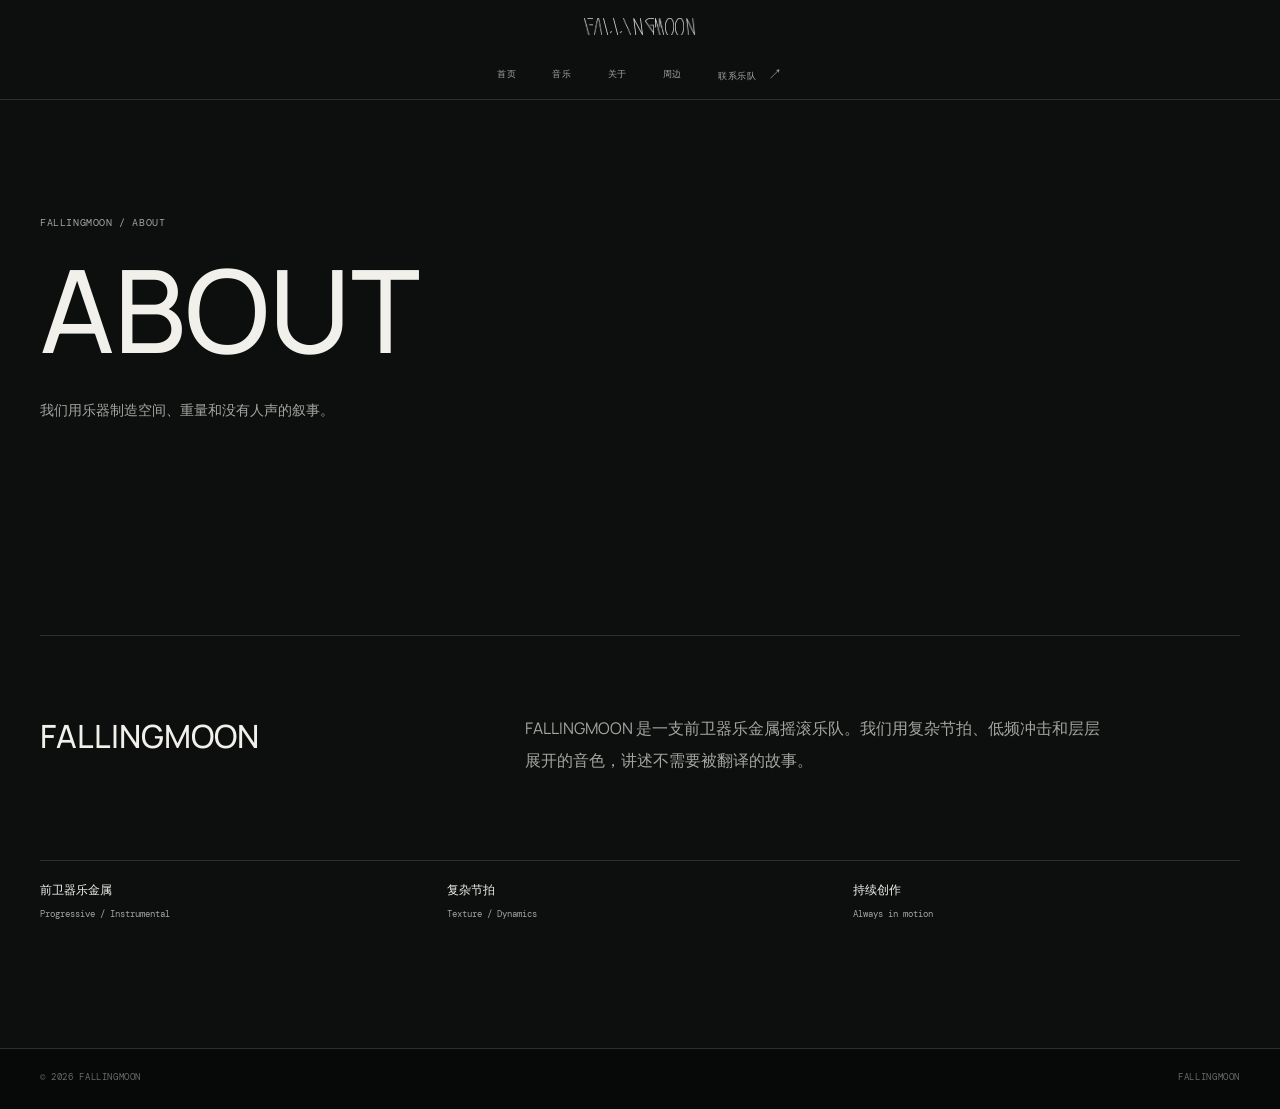
==== about.html @ 1faabf39 "Add files via upload" ====
<!doctype html>
<html lang="zh-CN">

<head>
  <meta charset="UTF-8">
  <meta name="viewport" content="width=device-width, initial-scale=1.0">
  <meta name="description" content="关于 FALLINGMOON。前卫器乐金属摇滚乐队。">
  <meta name="theme-color" content="#0d0f0f">
  <title>关于 / FALLINGMOON</title>
  <link rel="icon" type="image/png" href="img/FALLINGMOON.png">
  <link rel="stylesheet" href="styles.css">
</head>

<body class="subpage about-page">
  <header class="site-header" id="siteHeader">
    <nav class="site-nav shell" aria-label="主导航">
      <a class="brand" href="index.html" aria-label="回到首页"><span class="brand__name brand__glyph-word" data-glyph-word="FALLINGMOON" aria-label="FALLINGMOON"></span></a>
      <button class="menu-toggle" id="menuToggle" type="button" aria-label="打开导航" aria-expanded="false"><span></span><span></span></button>
      <div class="nav-panel" id="navPanel">
        <a class="nav-link" href="index.html">首页</a>
        <a class="nav-link" href="music.html">音乐</a>
        <a class="nav-link is-active" href="about.html">关于</a>
        <a class="nav-link" href="index.html#merch">周边</a>
        <a class="nav-link nav-link--contact" href="contact.html">联系乐队 <span>↗</span></a>
      </div>
    </nav>
  </header>

  <main class="subpage-main">
    <section class="subpage-hero">
      <div class="shell">
        <p class="subpage-kicker">FALLINGMOON / ABOUT</p>
        <h1 class="subpage-title">ABOUT</h1>
        <p class="subpage-copy">我们用乐器制造空间、重量和没有人声的叙事。</p>
      </div>
    </section>

    <section class="about-page-content section" id="about">
      <div class="shell">
        <div class="about-page-grid">
          <h2>FALLINGMOON</h2>
          <p>FALLINGMOON 是一支前卫器乐金属摇滚乐队。我们用复杂节拍、低频冲击和层层展开的音色，讲述不需要被翻译的故事。</p>
        </div>
        <div class="about-page-facts">
          <div><strong>前卫器乐金属</strong><span>Progressive / Instrumental</span></div>
          <div><strong>复杂节拍</strong><span>Texture / Dynamics</span></div>
          <div><strong>持续创作</strong><span>Always in motion</span></div>
        </div>
      </div>
    </section>
  </main>

  <footer class="site-footer"><div class="shell site-footer__inner"><span>© 2026 FALLINGMOON</span><span>FALLINGMOON</span></div></footer>
  <script src="script.js"></script>
</body>

</html>
---- styles.css ----
@import url('https://fonts.googleapis.com/css2?family=DM+Mono:wght@400;500&family=Manrope:wght@400;500;600;700;800&display=swap');

:root {
  --paper: #f0efeb;
  --ink: #111211;
  --soft: #62635e;
  --muted: #8e8f88;
  --line: #d5d4ce;
  --dark: #111211;
  --dark-soft: #1a1b1a;
  --dark-line: rgba(240, 239, 235, 0.18);
  --red: var(--ink);
  --shell: min(1180px, calc(100% - 88px));
  --sans: 'Manrope', 'Microsoft YaHei', 'PingFang SC', Arial, sans-serif;
  --mono: 'DM Mono', 'Microsoft YaHei', 'PingFang SC', monospace;
  --ease: cubic-bezier(0.22, 1, 0.36, 1);
}

* { box-sizing: border-box; }
html { overflow-x: hidden; scroll-behavior: smooth; font-size: 16px; }
body { margin: 0; overflow-x: hidden; color: var(--ink); background: var(--paper); font-family: var(--sans); line-height: 1.5; -webkit-font-smoothing: antialiased; }
body.nav-open { overflow: hidden; }
::selection { color: var(--paper); background: var(--red); }
a { color: inherit; text-decoration: none; }
button { font: inherit; }
img { display: block; max-width: 100%; }
.shell { width: var(--shell); margin-inline: auto; }

.brand__name, .nav-link, .header-cta, .button, .text-link, .release-feature__meta, .release-card__number, .live-row__date span, .site-footer {
  font-family: var(--mono);
  letter-spacing: 0.07em;
  text-transform: uppercase;
}

.site-header { position: relative; z-index: 20; border-bottom: 1px solid var(--line); color: var(--ink); background: var(--paper); }
.site-nav { position: relative; display: grid; grid-template-columns: 1fr auto 1fr; grid-template-rows: auto auto; align-items: center; padding-top: 22px; }
.site-nav::before { position: absolute; top: 0; left: 50%; width: 1px; height: 8px; background: var(--line); content: ''; }
.brand { grid-column: 2; display: inline-flex; align-items: center; justify-content: center; gap: 9px; width: fit-content; margin: 0 auto 18px; }
.brand__name { color: var(--ink); font-size: 0.78rem; letter-spacing: 0.17em; }
.brand__glyph-word { display: flex; align-items: center; height: 17px; gap: 1px; }
.brand__glyph-word img { width: auto; height: 100%; filter: none; opacity: 0.9; }
.nav-panel { grid-column: 1 / -1; display: flex; align-items: center; justify-content: center; gap: 42px; padding: 13px 0 15px; border-top: 1px solid var(--line); }
.nav-link { position: relative; color: var(--soft); font-size: 0.59rem; transition: color 0.25s ease; }
.nav-link:hover, .nav-link.is-active { color: var(--ink); }
.nav-link.is-active::after { position: absolute; right: 0; bottom: -16px; left: 0; height: 1px; background: var(--ink); content: ''; }
.nav-link small { display: none; }
.nav-link--contact { color: var(--red); }
.nav-link span, .header-cta span { margin-left: 6px; font-family: var(--sans); font-size: 0.9rem; }
.header-cta { position: absolute; right: 0; bottom: 16px; color: var(--soft); font-size: 0.57rem; transition: color 0.25s ease; }
.header-cta:hover { color: var(--ink); }
.menu-toggle { display: none; }

.hero { position: relative; min-height: 720px; height: min(88vh, 840px); overflow: hidden; color: var(--paper); background: var(--dark); }
.hero__image-wrap { position: absolute; z-index: 0; top: 68px; right: 0; bottom: 0; width: min(54vw, 690px); overflow: hidden; background: var(--dark-soft); }
.hero__image-wrap::after { position: absolute; inset: 0; background: rgba(17, 18, 17, 0.08); content: ''; pointer-events: none; }
.hero__image { width: 100%; height: 100%; object-fit: cover; filter: grayscale(0.3) saturate(0.75) contrast(1.06); transform: scale(1.02); transition: transform 1.2s var(--ease); }
.hero:hover .hero__image { transform: scale(1.04); }
.hero__content { position: relative; z-index: 1; display: flex; flex-direction: column; height: 100%; padding-top: 100px; padding-bottom: 45px; }
.hero__title { display: flex; flex-direction: column; gap: 0; width: 55%; margin: auto 0 43px -5px; font-size: clamp(4.8rem, 10vw, 10.2rem); line-height: 0.76; }
.hero__title .hero__glyph-row { display: flex; align-items: stretch; height: 0.76em; gap: 0; margin-left: 0 !important; color: initial; -webkit-text-stroke: 0; }
.hero__title .hero__glyph-row--outline { margin-left: 0.43em !important; opacity: 0.76; }
.hero__glyph-row img { width: auto; height: 100%; filter: invert(1); object-fit: contain; }
.hero__bottom { display: flex; align-items: flex-end; justify-content: space-between; width: 53%; gap: 25px; }
.hero__lead { margin: 0; color: rgba(240, 239, 235, 0.72); font-size: 0.87rem; line-height: 1.9; }
.hero__actions { display: flex; align-items: center; gap: 20px; }
.button { display: inline-flex; align-items: center; justify-content: center; gap: 11px; min-height: 42px; padding: 0 17px; border: 1px solid transparent; font-size: 0.58rem; transition: background 0.3s ease, color 0.3s ease, transform 0.3s var(--ease); }
.button:hover { transform: translateY(-2px); }
.button span, .text-link span { font-family: var(--sans); font-size: 0.95rem; line-height: 0; }
.button--lime { color: var(--ink); background: var(--paper); }
.button--lime:hover { color: var(--paper); background: var(--red); }
.button--dark { color: var(--paper); border-color: rgba(240, 239, 235, 0.45); background: transparent; }
.button--dark:hover { color: var(--ink); border-color: var(--paper); background: var(--paper); }
.text-link { color: rgba(240, 239, 235, 0.66); font-size: 0.58rem; transition: color 0.25s ease; }
.text-link:hover { color: var(--paper); }
.hero__stamp { display: none; }
.section { padding: 150px 0; }
.music-section, .live-section { background: var(--paper); }
.section-heading { position: relative; margin-bottom: 74px; }
.section-heading h2 { max-width: 820px; margin: 0; color: var(--ink); font-size: clamp(2.5rem, 5vw, 5rem); font-weight: 500; letter-spacing: 0; line-height: 1; }
.section-heading h2 span { color: var(--muted); font-size: 0.38em; font-weight: 400; letter-spacing: 0; }

.release-feature { display: grid; grid-template-columns: minmax(320px, 0.92fr) minmax(390px, 1.08fr); min-height: 500px; background: transparent; }
.release-feature__visual { position: relative; min-height: 500px; overflow: hidden; background: #d8d7d1; }
.release-feature__visual::after { position: absolute; inset: 0; background: rgba(17, 18, 17, 0.05); content: ''; }
.release-feature__visual img { width: 100%; height: 100%; object-fit: cover; transition: transform 1s var(--ease); }
.release-feature:hover .release-feature__visual img { transform: scale(1.03); }
.release-feature__index, .release-feature__badge { position: absolute; z-index: 1; color: var(--ink); font-family: var(--mono); font-size: 0.57rem; letter-spacing: 0.08em; }
.release-feature__index { top: 18px; left: 19px; }
.release-feature__badge { right: 19px; bottom: 18px; color: var(--paper); }
.release-feature__body { display: flex; flex-direction: column; justify-content: space-between; padding: 22px 0 10px 72px; }
.release-feature__meta { display: flex; gap: 17px; color: var(--muted); font-size: 0.57rem; }
.release-glyph-title { display: flex; align-items: stretch; height: clamp(4rem, 8.4vw, 8rem); gap: 1px; margin: 35px 0 0 -4px !important; }
.release-glyph-title img { width: auto; height: 100%; filter: none; object-fit: contain; }
.release-glyph-title--small { height: 1.35rem; margin: 8px 0 0 !important; }
.release-feature__desc { max-width: 400px; margin: 28px 0 0; color: var(--soft); font-size: 0.86rem; line-height: 1.9; }
.release-feature__rule { width: 100%; height: 1px; margin-top: auto; background: var(--line); }
.release-feature__footer { display: flex; align-items: flex-end; justify-content: space-between; gap: 20px; padding-top: 23px; }
.release-feature__footer p { margin: 7px 0 0; color: var(--soft); font-size: 0.63rem; }
.release-feature__footer .button--dark { color: var(--ink); border-color: var(--ink); }
.release-feature__footer .button--dark:hover { color: var(--paper); border-color: var(--ink); background: var(--ink); }

.release-grid { display: grid; grid-template-columns: minmax(280px, 0.7fr) minmax(260px, 0.3fr); gap: 55px; margin-top: 105px; }
.release-card__image { position: relative; aspect-ratio: 1.6; overflow: hidden; background: #dddcd6; }
.release-card__image img { width: 100%; height: 100%; object-fit: cover; filter: grayscale(0.68); transition: transform 0.9s var(--ease), filter 0.5s ease; }
.release-card:hover .release-card__image img { transform: scale(1.04); filter: grayscale(0); }
.release-card__number { position: absolute; top: 15px; left: 17px; color: var(--ink); font-size: 0.57rem; }
.release-card__play { position: absolute; right: 17px; bottom: 15px; display: grid; width: 35px; height: 35px; place-items: center; color: var(--paper); background: var(--ink); font-size: 0.95rem; transition: transform 0.3s var(--ease), background 0.3s ease; }
.release-card__play:hover { color: var(--ink); background: var(--paper); transform: rotate(45deg); }
.release-card__info { display: flex; align-items: flex-start; justify-content: space-between; padding-top: 15px; }
.release-card__info h3 { margin: 8px 0 0; color: var(--ink); font-size: 1.32rem; font-weight: 500; letter-spacing: 0; }
.release-card__arrow { color: var(--ink); font-size: 1.1rem; }
.release-note { display: flex; flex-direction: column; justify-content: space-between; padding: 12px 0 5px; border-top: 1px solid var(--line); }
.release-note__mark { color: var(--ink); font-family: Georgia, serif; font-size: 4rem; line-height: 0.6; }
.release-note p { margin: 0; color: var(--ink); font-size: 0.94rem; line-height: 1.85; }

.about-section { display: grid; grid-template-columns: minmax(400px, 0.9fr) minmax(420px, 1.1fr); align-items: stretch; padding: 0; color: var(--paper); background: var(--dark); }
.about-section__image { position: relative; min-height: 730px; overflow: hidden; }
.about-section__image::after { position: absolute; inset: 0; background: rgba(17, 18, 17, 0.2); content: ''; }
.about-section__image img { width: 100%; height: 100%; object-fit: cover; filter: grayscale(1) contrast(1.1); }
.about-section__body { display: flex; flex-direction: column; justify-content: center; padding-top: 90px; padding-bottom: 90px; }
.about-section__body h2 { max-width: 650px; margin: 0 0 30px; color: var(--paper); font-size: clamp(2.5rem, 5vw, 4.8rem); font-weight: 500; letter-spacing: 0; line-height: 1; }
.about-section__body h2 em, .contact-section h2 em { color: var(--paper); font-style: normal; }
.about-section__copy { max-width: 440px; color: rgba(240, 239, 235, 0.66); font-size: 0.85rem; line-height: 2; }
.about-section__facts { display: grid; grid-template-columns: repeat(3, 1fr); gap: 18px; max-width: 550px; margin-top: 63px; padding-top: 17px; border-top: 1px solid var(--dark-line); }
.about-section__facts strong { display: block; color: var(--paper); font-size: 0.66rem; font-weight: 400; line-height: 1.7; }

.section-heading--row { display: flex; align-items: flex-end; justify-content: space-between; }
.live-list { border-top: 1px solid var(--line); }
.live-row { display: grid; grid-template-columns: 150px 1fr 150px; align-items: center; gap: 22px; min-height: 108px; border-bottom: 1px solid var(--line); transition: padding 0.3s var(--ease), background 0.3s ease; }
.live-row:hover { padding-inline: 14px; background: #e7e6e0; }
.live-row__date { display: flex; align-items: baseline; gap: 9px; }
.live-row__date strong { color: var(--ink); font-size: 2.65rem; font-weight: 500; letter-spacing: 0; line-height: 1; }
.live-row__date span { color: var(--muted); font-size: 0.56rem; }
.live-row__place strong { display: block; color: var(--ink); font-size: 0.93rem; font-weight: 500; letter-spacing: 0; }
.live-row__place span { display: block; margin-top: 5px; color: var(--soft); font-size: 0.71rem; }
.live-row__link { justify-self: end; color: var(--ink); font-family: var(--mono); font-size: 0.6rem; }
.live-row__link span { margin-left: 6px; font-family: var(--sans); font-size: 0.95rem; }
.live-row__link:hover { color: var(--red); }
.live-row__link--muted { color: var(--muted); }

.contact-section { position: relative; min-height: 590px; overflow: hidden; color: var(--ink); background: var(--paper); }
.contact-section__orbit { display: none; }
.contact-section__inner { display: flex; flex-direction: column; justify-content: center; min-height: 590px; }
.contact-section h2 { max-width: 650px; margin: 0 0 25px; color: var(--ink); font-size: clamp(2.6rem, 5vw, 5.2rem); font-weight: 500; letter-spacing: 0; line-height: 1; }
.contact-section h2 em { color: var(--ink); }
.contact-section__copy { max-width: 360px; margin: 0; color: var(--soft); font-size: 0.84rem; line-height: 1.9; }
.contact-section__email { width: fit-content; margin-top: 38px; padding-bottom: 6px; color: var(--ink); border-bottom: 1px solid var(--ink); font-family: var(--mono); font-size: clamp(0.63rem, 1.15vw, 0.84rem); letter-spacing: 0.05em; }
.contact-section__email span { margin-left: 8px; font-family: var(--sans); font-size: 1rem; }
.contact-section__links { display: flex; gap: 22px; margin-top: 38px; }
.contact-section__links a { color: var(--soft); font-family: var(--mono); font-size: 0.58rem; transition: color 0.25s ease; }
.contact-section__links a:hover { color: var(--ink); }
.contact-section__links span { margin-left: 4px; color: var(--ink); font-family: var(--sans); font-size: 0.86rem; }

.site-footer { padding: 22px 0 25px; color: var(--muted); background: var(--dark); font-size: 0.55rem; }
.site-footer__inner { display: flex; justify-content: space-between; gap: 20px; }
.reveal, .reveal.is-visible { opacity: 1; transform: none; }

.music-section .section-heading, .music-section .release-feature, .music-section .release-grid { display: none; }
.home-overview { display: grid; grid-template-columns: 1.18fr 0.84fr 1.16fr; gap: 68px; min-height: 520px; }
.overview-heading { display: flex; align-items: flex-start; justify-content: space-between; min-height: 58px; }
.overview-heading h2 { margin: 0; color: var(--ink); font-size: clamp(2rem, 3.1vw, 3.35rem); font-weight: 500; letter-spacing: 0; line-height: 0.98; }
.overview-heading a, .overview-more { color: var(--ink); font-family: Georgia, serif; font-size: 1.2rem; font-style: italic; }
.overview-heading a span, .overview-more span { display: inline-block; margin-left: 8px; font-family: var(--sans); font-size: 0.82rem; font-style: normal; }
.overview-release__cover { display: block; width: min(100%, 300px); margin: 105px auto 0; }
.overview-release__cover img { width: 100%; aspect-ratio: 1; object-fit: cover; filter: grayscale(0.4); transition: transform 0.8s var(--ease), filter 0.5s ease; }
.overview-release__cover:hover img { filter: grayscale(0); transform: translateY(-6px); }
.overview-release__caption { display: flex; align-items: flex-end; justify-content: space-between; width: min(100%, 300px); margin: 10px auto 0; color: var(--ink); font-family: var(--mono); font-size: 0.72rem; }
.release-glyph-title--tiny { height: 1.55rem; margin: 0 !important; }
.overview-live__event { display: flex; flex-direction: column; gap: 8px; margin-top: 113px; color: var(--ink); }
.overview-live__event span, .overview-live__event small { color: var(--soft); font-family: var(--mono); font-size: 0.68rem; }
.overview-live__event strong { font-size: 1rem; font-weight: 500; }
.overview-live__event small { font-family: var(--sans); font-size: 0.78rem; }
.overview-more { display: inline-block; margin-top: 116px; font-size: 1rem; }
.overview-news ul { margin: 112px 0 0; padding: 0; list-style: none; }
.overview-news li { display: block; padding: 16px 0; border-bottom: 1px solid var(--line); color: var(--ink); font-family: var(--mono); font-size: 0.66rem; }
.overview-news li:first-child { border-top: 1px solid var(--line); }
.overview-news li a { transition: color 0.25s ease; }
.overview-news li a:hover { color: var(--red); }
.release-gallery { display: grid; grid-template-columns: 1.28fr 0.86fr; align-items: start; gap: 42px; max-width: 920px; margin-top: 110px; }
.release-gallery__item { position: relative; display: block; overflow: hidden; }
.release-gallery__item img { width: 100%; aspect-ratio: 1.12; object-fit: cover; filter: grayscale(0.52); transition: transform 0.8s var(--ease), filter 0.5s ease; }
.release-gallery__item--large img { aspect-ratio: 1.48; }
.release-gallery__item:hover img { filter: grayscale(0); transform: scale(1.03); }
.release-gallery__item span { display: block; margin-top: 10px; color: var(--ink); font-family: var(--mono); font-size: 0.61rem; }

@media (max-width: 980px) {
  :root { --shell: min(100% - 48px, 760px); }
  .nav-panel { gap: 25px; }
  .header-cta { display: none; }
  .hero__image-wrap { width: 55vw; }
  .hero__title { width: 55%; }
  .release-feature { grid-template-columns: 0.82fr 1.18fr; }
  .release-feature__body { padding-left: 42px; }
  .about-section { grid-template-columns: 0.84fr 1.16fr; }
  .about-section__body { padding-inline: 48px; }
}

@media (max-width: 720px) {
  :root { --shell: calc(100% - 40px); }
  .site-nav { display: flex; height: 68px; padding: 0; }
  .site-nav::before { display: none; }
  .brand { margin: 0; }
  .brand__glyph-word { height: 15px; }
  .menu-toggle { position: relative; z-index: 3; display: block; width: 38px; height: 38px; margin-left: auto; padding: 0; border: 1px solid var(--line); background: transparent; color: var(--ink); cursor: pointer; }
  .menu-toggle span { display: block; width: 14px; height: 1px; margin: 5px auto; background: currentColor; transition: transform 0.3s var(--ease); }
  .menu-toggle.is-open span:first-child { transform: translateY(3px) rotate(45deg); }
  .menu-toggle.is-open span:last-child { transform: translateY(-3px) rotate(-45deg); }
  .nav-panel { position: fixed; z-index: 2; inset: 0; display: flex; flex-direction: column; align-items: flex-start; justify-content: center; gap: 25px; padding: 40px; border: 0; background: var(--paper); transform: translateX(100%); transition: transform 0.55s var(--ease); }
  .nav-panel.is-open { transform: translateX(0); }
  .nav-link { color: var(--ink); font-family: var(--sans); font-size: 1.03rem; font-weight: 500; }
  .nav-link small { display: inline; margin-left: 7px; color: var(--red); font-family: var(--mono); font-size: 0.57rem; }
  .nav-link.is-active::after { bottom: -7px; }
  .hero { min-height: 730px; height: calc(100svh - 68px); }
  .hero__image-wrap { top: 158px; right: 20px; bottom: auto; width: calc(100% - 40px); height: 360px; }
  .hero__content { position: relative; padding-top: 43px; padding-bottom: 32px; }
  .hero__title { display: none; }
  .hero__bottom { position: absolute; right: 0; bottom: 30px; left: 0; display: block; width: 100%; }
  .hero__lead { font-size: 0.82rem; }
  .hero__actions { align-items: flex-start; flex-direction: column; gap: 16px; margin-top: 22px; }
  .section { padding: 91px 0; }
  .section-heading { margin-bottom: 47px; }
  .section-heading h2 { font-size: clamp(2.5rem, 13vw, 4.3rem); }
  .release-feature { display: block; min-height: 0; }
  .release-feature__visual { min-height: 0; aspect-ratio: 1 / 1.05; }
  .release-feature__body { min-height: 405px; padding: 28px 0 0; }
  .release-glyph-title { height: clamp(3.7rem, 20vw, 6.1rem); }
  .release-glyph-title--small { height: 1.1rem; }
  .release-feature__desc { margin-top: 21px; font-size: 0.82rem; }
  .release-feature__footer { align-items: flex-start; flex-direction: column; padding-top: 18px; }
  .release-feature__footer .button { width: 100%; }
  .release-grid { grid-template-columns: 1fr; gap: 42px; margin-top: 82px; }
  .release-card__image { aspect-ratio: 1.3; }
  .release-note { min-height: 170px; }
  .about-section { display: block; }
  .about-section__image { min-height: 420px; }
  .about-section__body { min-height: 610px; padding-top: 78px; padding-bottom: 78px; }
  .about-section__body h2 { font-size: clamp(2.5rem, 13vw, 4.3rem); }
  .about-section__facts { grid-template-columns: 1fr 1fr; gap: 25px 14px; margin-top: 50px; }
  .about-section__facts div:last-child { grid-column: 1 / -1; }
  .section-heading--row { display: block; }
  .live-row { grid-template-columns: 1fr auto; gap: 11px 18px; min-height: 148px; padding: 19px 0; }
  .live-row:hover { padding-inline: 0; background: transparent; }
  .live-row__date { grid-column: 1 / -1; }
  .live-row__date strong { font-size: 2.2rem; }
  .live-row__link { grid-column: 2; justify-self: end; }
  .contact-section, .contact-section__inner { min-height: 600px; }
  .contact-section__inner { padding-top: 82px; padding-bottom: 82px; }
  .contact-section h2 { font-size: clamp(2.7rem, 14vw, 4.5rem); }
  .contact-section__email { margin-top: 34px; font-size: 0.62rem; }
  .contact-section__links { flex-wrap: wrap; gap: 15px 18px; margin-top: 35px; }
  .site-footer__inner { flex-direction: column; gap: 8px; }

  .home-overview { grid-template-columns: 1fr; gap: 80px; min-height: 0; }
  .overview-heading { min-height: 46px; }
  .overview-release__cover { margin-top: 46px; }
  .overview-live__event { margin-top: 50px; }
  .overview-more { margin-top: 44px; }
  .overview-news ul { margin-top: 44px; }
  .release-gallery { grid-template-columns: 1fr; gap: 42px; max-width: none; margin-top: 90px; }
}

:root {
  --paper: #0d0f0f;
  --ink: #f1f0eb;
  --soft: #a3a59f;
  --muted: #676b66;
  --line: #2b302d;
  --dark: #070808;
  --dark-soft: #151817;
  --dark-line: rgba(241, 240, 235, 0.18);
}

body { color: var(--ink); background: var(--paper); }
::selection { color: var(--paper); background: var(--ink); }
.site-header { color: var(--ink); border-color: var(--line); background: var(--paper); }
.brand__name, .nav-link { color: var(--ink); }
.brand__glyph-word img, .hero__glyph-row img { filter: invert(1); }
.nav-link { color: var(--soft); }
.nav-link:hover, .nav-link.is-active, .nav-link--contact { color: var(--ink); }
.nav-link.is-active::after { background: var(--ink); }
.hero { color: var(--ink); background: var(--paper); }
.hero__image-wrap { border: 1px solid var(--line); background: #050606; }
.hero__image { filter: none; }
.hero__title { color: var(--ink); }
.hero__title .hero__glyph-row--outline { opacity: 0.55; }
.hero__lead, .text-link { color: var(--soft); }
.text-link:hover { color: var(--ink); }
.button--dark { color: var(--paper); border-color: var(--ink); background: var(--ink); }
.button--dark:hover { color: var(--ink); border-color: var(--ink); background: transparent; }
.section, .music-section, .live-section { color: var(--ink); background: var(--paper); }
.overview-heading h2, .section-heading h2 { color: var(--ink); }
.overview-heading a, .overview-more, .section-link { color: var(--ink); }
.overview-news li { border-color: var(--line); color: var(--ink); }
.overview-news li a:hover { color: var(--soft); }
.home-overview { grid-template-columns: minmax(0, 1.28fr) minmax(260px, 0.72fr); gap: 76px; min-height: 0; }
.overview-release .release-gallery { grid-template-columns: repeat(2, minmax(0, 1fr)); gap: 24px; max-width: none; margin: 66px 0 0; }
.release-gallery__item { overflow: visible; }
.release-gallery__item img { aspect-ratio: 1; filter: grayscale(0.2); border: 1px solid var(--line); }
.release-gallery__item:hover img { filter: grayscale(0); transform: translateY(-4px); }
.release-gallery__item span { color: var(--ink); }
.overview-news ul { margin-top: 66px; }

.video-section { border-top: 1px solid var(--line); background: var(--dark-soft); }
.video-section .section-heading { align-items: baseline; }
.section-link { font-family: var(--mono); font-size: 0.62rem; letter-spacing: 0.05em; }
.video-frame { width: min(100%, 1000px); margin-top: 40px; aspect-ratio: 16 / 9; overflow: hidden; border: 1px solid var(--line); background: #000; }
.video-frame iframe { width: 100%; height: 100%; border: 0; }

.merch-section { background: var(--dark); }
.merch-grid { display: grid; grid-template-columns: repeat(2, minmax(0, 1fr)); gap: 24px; margin-top: 42px; }
.merch-card { display: block; color: var(--ink); }
.merch-card img { width: 100%; aspect-ratio: 1.5; object-fit: cover; border: 1px solid var(--line); filter: grayscale(0.35) brightness(0.78); transition: filter 0.4s ease, transform 0.6s var(--ease); }
.merch-card:hover img { filter: grayscale(0) brightness(0.95); transform: translateY(-4px); }
.merch-card span { display: block; margin-top: 12px; color: var(--ink); font-family: var(--mono); font-size: 0.62rem; }
.site-footer { color: var(--muted); border-top: 1px solid var(--line); background: var(--dark); }

.subpage-main { min-height: calc(100vh - 118px); background: var(--paper); }
.subpage-hero { padding: 116px 0 84px; border-bottom: 1px solid var(--line); }
.subpage-kicker { margin: 0 0 28px; color: var(--soft); font-family: var(--mono); font-size: 0.62rem; letter-spacing: 0.06em; }
.subpage-title { margin: 0; color: var(--ink); font-size: clamp(3.8rem, 9vw, 9rem); font-weight: 500; letter-spacing: 0; line-height: 0.9; }
.subpage-copy { max-width: 480px; margin: 34px 0 0; color: var(--soft); font-size: 0.9rem; line-height: 2; }
.music-archive { padding-top: 96px; padding-bottom: 130px; }
.music-archive-grid { display: grid; grid-template-columns: repeat(3, minmax(0, 1fr)); gap: 28px; }
.music-archive-card { display: block; color: var(--ink); }
.music-archive-card img { width: 100%; aspect-ratio: 1; object-fit: cover; border: 1px solid var(--line); filter: grayscale(0.2); transition: filter 0.4s ease, transform 0.6s var(--ease); }
.music-archive-card:hover img { filter: grayscale(0); transform: translateY(-5px); }
.music-archive-card__name { display: flex; align-items: center; justify-content: space-between; gap: 12px; margin-top: 14px; }
.music-archive-card__name span { color: var(--soft); font-family: var(--mono); font-size: 0.62rem; }
.music-archive-card__glyph { display: flex; align-items: stretch; height: 1.55rem; gap: 1px; }
.music-archive-card__glyph img { width: auto; height: 100%; border: 0; filter: invert(1); }

.about-page .subpage-hero { border-bottom: 0; }
.about-page-content { padding-bottom: 130px; }
.about-page-grid { display: grid; grid-template-columns: 0.7fr 1.3fr; gap: 100px; padding-top: 76px; border-top: 1px solid var(--line); }
.about-page-grid h2 { margin: 0; color: var(--ink); font-size: 2rem; font-weight: 500; }
.about-page-grid p { max-width: 580px; margin: 0; color: var(--soft); font-size: 1rem; line-height: 2; }
.about-page-facts { display: grid; grid-template-columns: repeat(3, 1fr); gap: 20px; margin-top: 84px; padding-top: 20px; border-top: 1px solid var(--line); }
.about-page-facts strong { display: block; color: var(--ink); font-size: 0.78rem; font-weight: 500; }
.about-page-facts span { display: block; margin-top: 8px; color: var(--soft); font-family: var(--mono); font-size: 0.58rem; }

.contact-page { padding-bottom: 130px; }
.contact-form-wrap { display: grid; grid-template-columns: 0.65fr 1.35fr; gap: 100px; padding-top: 76px; border-top: 1px solid var(--line); }
.contact-form-note h2 { margin: 0; color: var(--ink); font-size: 2rem; font-weight: 500; }
.contact-form-note p { max-width: 260px; margin: 26px 0 0; color: var(--soft); font-size: 0.85rem; line-height: 1.9; }
.contact-form-note a { display: inline-block; margin-top: 28px; color: var(--ink); font-family: var(--mono); font-size: 0.62rem; }
.contact-form { display: grid; gap: 28px; }
.form-field { display: grid; gap: 9px; }
.form-field label { color: var(--soft); font-family: var(--mono); font-size: 0.59rem; letter-spacing: 0.05em; }
.form-field input, .form-field textarea { width: 100%; padding: 11px 0; color: var(--ink); border: 0; border-bottom: 1px solid var(--line); outline: 0; background: transparent; font: inherit; }
.form-field input:focus, .form-field textarea:focus { border-color: var(--ink); }
.form-field textarea { min-height: 130px; resize: vertical; }
.form-submit { width: fit-content; padding: 13px 18px; color: var(--paper); border: 1px solid var(--ink); background: var(--ink); font-family: var(--mono); font-size: 0.62rem; cursor: pointer; }
.form-submit:hover { color: var(--ink); background: transparent; }
.form-submit:disabled { cursor: wait; opacity: 0.5; }
.form-status { min-height: 1.5em; margin: 0; color: var(--soft); font-size: 0.78rem; }

@media (max-width: 720px) {
  .hero { color: var(--ink); background: var(--paper); }
  .hero__image-wrap { border-color: var(--line); }
  .home-overview { grid-template-columns: 1fr; gap: 70px; }
  .overview-release .release-gallery { grid-template-columns: 1fr; gap: 32px; margin-top: 44px; }
  .overview-news ul { margin-top: 30px; }
  .video-section, .merch-section { padding-top: 88px; padding-bottom: 88px; }
  .video-section .section-heading { display: flex; align-items: baseline; justify-content: space-between; gap: 18px; }
  .video-frame { margin-top: 28px; }
  .merch-grid { grid-template-columns: 1fr; gap: 34px; }
  .subpage-hero { padding: 82px 0 66px; }
  .subpage-title { font-size: clamp(3.6rem, 17vw, 6.2rem); }
  .music-archive { padding-top: 68px; padding-bottom: 92px; }
  .music-archive-grid { grid-template-columns: 1fr; gap: 48px; }
  .about-page-content { padding-bottom: 92px; }
  .about-page-grid, .contact-form-wrap { grid-template-columns: 1fr; gap: 52px; padding-top: 52px; }
  .about-page-facts { grid-template-columns: 1fr; gap: 26px; margin-top: 58px; }
  .contact-page { padding-bottom: 92px; }
}

@media (prefers-reduced-motion: reduce) {
  *, *::before, *::after { scroll-behavior: auto !important; animation-duration: 0.01ms !important; animation-iteration-count: 1 !important; transition-duration: 0.01ms !important; }
}

:root {
  --paper: #0d0f0f;
  --ink: #f1f0eb;
  --soft: #a3a59f;
  --muted: #676b66;
  --line: #2b302d;
  --dark: #070808;
  --dark-line: rgba(241, 240, 235, 0.18);
  --shell: min(1200px, calc(100% - 72px));
}

.site-nav::before { display: none; }
.site-nav { padding-top: 18px; }
.brand { margin-bottom: 16px; }
.nav-panel { gap: 36px; padding: 12px 0 14px; border-top: 0; }
.nav-link.is-active::after { bottom: -15px; }
.nav-link--contact { color: var(--soft); }

.hero {
  min-height: 600px;
  height: clamp(600px, calc(100svh - 112px), 780px);
  color: var(--ink);
  background: var(--paper);
}
.hero__image-wrap {
  top: 62px;
  right: max(0px, calc((100vw - 1200px) / 2));
  bottom: 46px;
  width: min(32vw, 420px);
  background: var(--dark);
}
.hero__image-wrap::after { display: none; }
.hero__image {
  object-fit: contain;
  filter: none;
  transform: none;
}
.hero:hover .hero__image { transform: none; }
.hero__content { padding-top: 72px; padding-bottom: 54px; }
.hero__title {
  width: 58%;
  margin: auto 0 38px;
  color: var(--ink);
  font-size: clamp(4.6rem, 9vw, 9.2rem);
}
.hero__title .hero__glyph-row--outline { opacity: 0.62; }
.brand__glyph-word img, .hero__glyph-row img { filter: invert(1); }
.hero__bottom { width: 48%; }
.hero__lead { color: var(--soft); font-size: 0.82rem; line-height: 1.8; }
.hero__actions { gap: 18px; }
.button--dark { color: var(--paper); border-color: var(--ink); background: var(--ink); }
.button--dark:hover { color: var(--ink); border-color: var(--ink); background: transparent; }
.text-link { color: var(--soft); }
.text-link:hover { color: var(--ink); }

.section { padding: 126px 0; }
.home-overview { gap: 54px; min-height: 430px; }
.overview-heading { min-height: 48px; }
.overview-heading h2 { font-size: clamp(1.95rem, 3vw, 3.15rem); font-weight: 500; }
.overview-release__cover { margin-top: 76px; }
.overview-live__event { margin-top: 84px; }
.overview-more { margin-top: 91px; }
.overview-news ul { margin-top: 78px; }
.release-gallery { gap: 36px; max-width: 860px; margin-top: 92px; }
.release-gallery__item img { filter: grayscale(0.28); }

.about-section {
  display: block;
  padding: 0;
  color: var(--ink);
  background: var(--dark-soft);
}
.about-section__body {
  display: grid;
  grid-template-columns: minmax(220px, 0.62fr) minmax(420px, 1.38fr);
  align-items: stretch;
  gap: 90px;
  min-height: 500px;
  padding-top: 108px;
  padding-bottom: 108px;
}
.about-section__intro { align-self: start; }
.about-section__body h2 {
  margin: 0;
  color: var(--ink);
  font-size: clamp(2.5rem, 5vw, 5rem);
}
.about-section__copy {
  max-width: 500px;
  margin: 0;
  color: var(--soft);
  font-size: 0.9rem;
  line-height: 2;
}
.about-section__intro .about-section__copy { margin-top: 42px; }
.about-section__facts {
  align-self: end;
  grid-template-columns: repeat(3, 1fr);
  max-width: none;
  margin: 0;
  padding-top: 20px;
  border-top: 1px solid var(--dark-line);
}
.about-section__facts strong { color: var(--ink); font-size: 0.76rem; }
.about-section__facts span { display: block; margin-top: 7px; color: var(--soft); font-family: var(--mono); font-size: 0.58rem; }

.section-heading { margin-bottom: 56px; }
.live-row { min-height: 98px; transition: background 0.25s ease; }
.live-row:hover { padding-inline: 0; background: var(--dark-soft); }
.live-row__link:hover { color: var(--ink); }
.contact-section { min-height: 470px; border-top: 1px solid var(--line); }
.contact-section__inner { min-height: 470px; }
.contact-section h2 { font-size: clamp(2.7rem, 5vw, 5.2rem); }
.contact-section__copy { max-width: 410px; }
.contact-section__links { margin-top: 30px; }

@media (max-width: 720px) {
  :root { --shell: calc(100% - 40px); }
  .site-nav { height: 68px; padding: 0; }
  .brand { margin: 0; }
  .brand__glyph-word { height: 15px; }
  .hero {
    display: flex;
    flex-direction: column;
    min-height: 0;
    height: auto;
    overflow: visible;
    padding: 0 20px 48px;
  }
  .hero__content {
    order: 1;
    width: 100%;
    height: auto;
    padding: 44px 0 0;
  }
  .hero__title {
    display: flex;
    width: 100%;
    margin: 0;
    font-size: clamp(3.6rem, 16vw, 5.4rem);
  }
  .hero__bottom {
    position: static;
    right: auto;
    bottom: auto;
    left: auto;
    display: block;
    width: 100%;
    margin-top: 34px;
  }
  .hero__actions { align-items: flex-start; flex-direction: row; flex-wrap: wrap; gap: 14px 18px; margin-top: 24px; }
  .hero__image-wrap {
    position: relative;
    order: 2;
    top: auto;
    right: auto;
    bottom: auto;
    width: 100%;
    height: 310px;
    margin-top: 48px;
  }
  .section { padding: 88px 0; }
  .home-overview { grid-template-columns: 1fr; gap: 68px; min-height: 0; }
  .overview-release__cover { width: min(100%, 290px); margin-top: 42px; }
  .overview-live__event { margin-top: 38px; }
  .overview-more { margin-top: 33px; }
  .overview-news ul { margin-top: 32px; }
  .release-gallery { grid-template-columns: 1fr; gap: 42px; margin-top: 76px; }
  .about-section__body {
    display: block;
    min-height: 0;
    padding-top: 88px;
    padding-bottom: 88px;
  }
  .about-section__intro .about-section__copy { margin-top: 32px; }
  .about-section__facts { grid-template-columns: 1fr; gap: 26px; margin-top: 68px; }
  .live-row { grid-template-columns: 1fr auto; min-height: 142px; }
  .live-row__date { grid-column: 1 / -1; }
  .live-row__link { grid-column: 2; }
  .contact-section, .contact-section__inner { min-height: 470px; }
  .contact-section__inner { padding-top: 88px; padding-bottom: 88px; }
  .site-footer__inner { flex-direction: column; gap: 8px; }
}
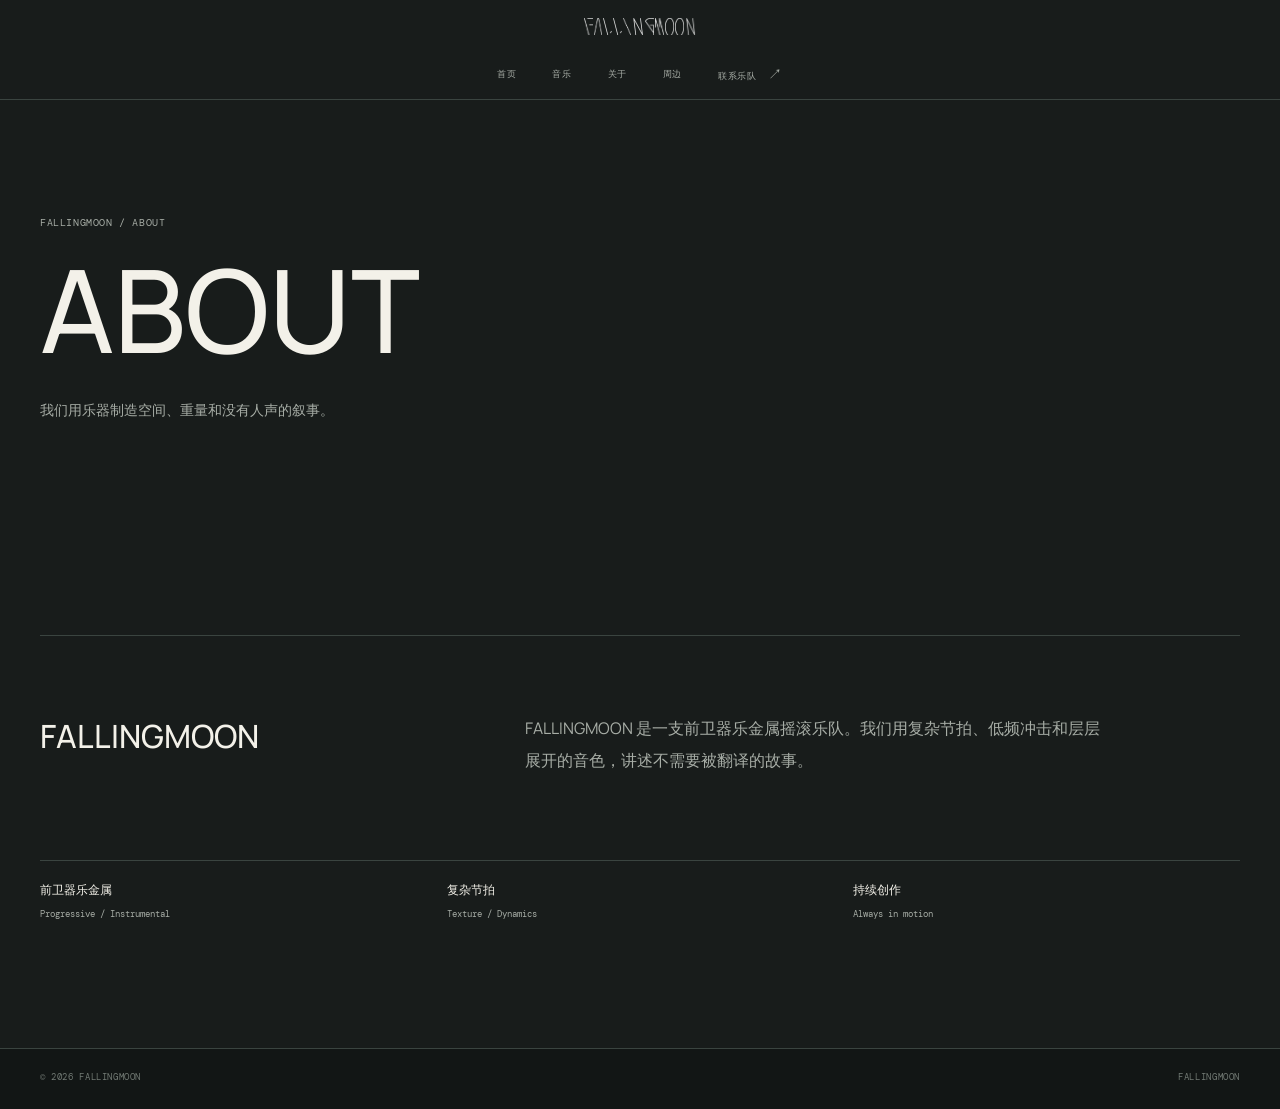
==== commit 994d6fc6: "Add files via upload" ====
--- a/about.html
+++ b/about.html
@@ -5,7 +5,7 @@
   <meta charset="UTF-8">
   <meta name="viewport" content="width=device-width, initial-scale=1.0">
   <meta name="description" content="关于 FALLINGMOON。前卫器乐金属摇滚乐队。">
-  <meta name="theme-color" content="#0d0f0f">
+  <meta name="theme-color" content="#181c1b">
   <title>关于 / FALLINGMOON</title>
   <link rel="icon" type="image/png" href="img/FALLINGMOON.png">
   <link rel="stylesheet" href="styles.css">
--- a/styles.css
+++ b/styles.css
@@ -205,7 +205,7 @@
   .menu-toggle span { display: block; width: 14px; height: 1px; margin: 5px auto; background: currentColor; transition: transform 0.3s var(--ease); }
   .menu-toggle.is-open span:first-child { transform: translateY(3px) rotate(45deg); }
   .menu-toggle.is-open span:last-child { transform: translateY(-3px) rotate(-45deg); }
-  .nav-panel { position: fixed; z-index: 2; inset: 0; display: flex; flex-direction: column; align-items: flex-start; justify-content: center; gap: 25px; padding: 40px; border: 0; background: var(--paper); transform: translateX(100%); transition: transform 0.55s var(--ease); }
+  .nav-panel { position: fixed; z-index: 2; top: 0; bottom: 0; left: 0; display: flex; width: 100%; flex-direction: column; align-items: flex-start; justify-content: center; gap: 25px; padding: 40px; border: 0; background: var(--paper); transform: translateX(-100%); transition: transform 0.55s var(--ease); }
   .nav-panel.is-open { transform: translateX(0); }
   .nav-link { color: var(--ink); font-family: var(--sans); font-size: 1.03rem; font-weight: 500; }
   .nav-link small { display: inline; margin-left: 7px; color: var(--red); font-family: var(--mono); font-size: 0.57rem; }
@@ -303,8 +303,6 @@
 .video-section { border-top: 1px solid var(--line); background: var(--dark-soft); }
 .video-section .section-heading { align-items: baseline; }
 .section-link { font-family: var(--mono); font-size: 0.62rem; letter-spacing: 0.05em; }
-.video-frame { width: min(100%, 1000px); margin-top: 40px; aspect-ratio: 16 / 9; overflow: hidden; border: 1px solid var(--line); background: #000; }
-.video-frame iframe { width: 100%; height: 100%; border: 0; }
 
 .merch-section { background: var(--dark); }
 .merch-grid { display: grid; grid-template-columns: repeat(2, minmax(0, 1fr)); gap: 24px; margin-top: 42px; }
@@ -362,7 +360,6 @@
   .overview-news ul { margin-top: 30px; }
   .video-section, .merch-section { padding-top: 88px; padding-bottom: 88px; }
   .video-section .section-heading { display: flex; align-items: baseline; justify-content: space-between; gap: 18px; }
-  .video-frame { margin-top: 28px; }
   .merch-grid { grid-template-columns: 1fr; gap: 34px; }
   .subpage-hero { padding: 82px 0 66px; }
   .subpage-title { font-size: clamp(3.6rem, 17vw, 6.2rem); }
@@ -561,3 +558,169 @@
   .contact-section__inner { padding-top: 88px; padding-bottom: 88px; }
   .site-footer__inner { flex-direction: column; gap: 8px; }
 }
+
+:root {
+  --paper: #181c1b;
+  --ink: #f3f1e9;
+  --soft: #a7ada6;
+  --muted: #727a74;
+  --line: #3a4440;
+  --dark: #121615;
+  --dark-soft: #222826;
+  --dark-line: rgba(243, 241, 233, 0.2);
+}
+
+body { background: var(--paper); }
+.site-header { background: var(--paper); border-color: var(--line); }
+.hero { background: var(--paper); }
+.hero__image-wrap { background: var(--dark-soft); border-color: var(--line); }
+.video-section { background: var(--dark-soft); border-color: var(--line); }
+.merch-section { background: var(--dark); }
+.site-footer { background: var(--dark); border-color: var(--line); }
+
+.section-glyph {
+  display: flex;
+  align-items: stretch;
+  height: clamp(2.45rem, 4.1vw, 4.1rem);
+  max-width: 100%;
+  gap: 1px;
+}
+.section-glyph img {
+  width: auto;
+  height: 100%;
+  border: 0;
+  filter: invert(1);
+  opacity: 0.94;
+  object-fit: contain;
+}
+.overview-heading h2, .section-heading h2 { display: flex; align-items: stretch; min-width: 0; }
+.overview-heading h2 .section-glyph { height: clamp(2.25rem, 3.25vw, 3.35rem); }
+.overview-release .release-gallery { grid-template-columns: minmax(0, 520px); }
+.release-gallery__item img { aspect-ratio: 1; }
+
+.video-poster {
+  position: relative;
+  display: block;
+  width: min(100%, 1000px);
+  aspect-ratio: 16 / 9;
+  overflow: hidden;
+  border: 1px solid var(--line);
+  background: var(--dark);
+}
+.video-poster img {
+  width: 100%;
+  height: 100%;
+  object-fit: cover;
+  filter: grayscale(0.18) saturate(0.82) brightness(0.76);
+  transition: transform 0.9s var(--ease), filter 0.5s ease;
+}
+.video-poster:hover img {
+  filter: grayscale(0) saturate(0.94) brightness(0.9);
+  transform: scale(1.025);
+}
+.video-poster__label {
+  position: absolute;
+  top: 18px;
+  left: 18px;
+  color: var(--ink);
+  font-family: var(--mono);
+  font-size: 0.6rem;
+  letter-spacing: 0.06em;
+}
+.video-poster__label b {
+  margin-left: 8px;
+  font-family: var(--sans);
+  font-size: 0.9rem;
+  font-weight: 400;
+}
+.video-poster__play {
+  position: absolute;
+  top: 50%;
+  left: 50%;
+  display: grid;
+  width: 54px;
+  height: 54px;
+  place-items: center;
+  color: var(--ink);
+  border: 1px solid rgba(243, 241, 233, 0.75);
+  border-radius: 50%;
+  font-size: 0.75rem;
+  transform: translate(-50%, -50%);
+  transition: background 0.3s ease, color 0.3s ease, transform 0.3s var(--ease);
+}
+.video-poster:hover .video-poster__play {
+  color: var(--dark);
+  background: var(--ink);
+  transform: translate(-50%, -50%) scale(1.06);
+}
+
+.contact-entry {
+  border-top: 1px solid var(--line);
+  background: var(--paper);
+}
+.contact-entry__inner {
+  display: flex;
+  align-items: flex-end;
+  justify-content: space-between;
+  gap: 48px;
+  min-height: 390px;
+  padding-top: 92px;
+  padding-bottom: 92px;
+}
+.contact-entry__kicker {
+  margin: 0 0 28px;
+  color: var(--soft);
+  font-family: var(--mono);
+  font-size: 0.6rem;
+  letter-spacing: 0.06em;
+}
+.contact-entry h2 {
+  margin: 0;
+  color: var(--ink);
+  font-size: clamp(2.8rem, 6vw, 6.2rem);
+  font-weight: 500;
+  letter-spacing: 0;
+  line-height: 0.92;
+}
+.contact-entry__copy {
+  max-width: 350px;
+  margin: 30px 0 0;
+  color: var(--soft);
+  font-size: 0.84rem;
+  line-height: 1.9;
+}
+.contact-entry__button {
+  display: inline-flex;
+  align-items: center;
+  gap: 13px;
+  min-height: 44px;
+  padding: 0 17px;
+  color: var(--paper);
+  border: 1px solid var(--ink);
+  background: var(--ink);
+  font-family: var(--mono);
+  font-size: 0.6rem;
+  letter-spacing: 0.06em;
+  white-space: nowrap;
+  transition: color 0.3s ease, background 0.3s ease, transform 0.3s var(--ease);
+}
+.contact-entry__button span { font-family: var(--sans); font-size: 0.95rem; }
+.contact-entry__button:hover {
+  color: var(--ink);
+  background: transparent;
+  transform: translateY(-2px);
+}
+
+@media (max-width: 720px) {
+  .nav-panel { display: none; }
+  .nav-panel.is-open { display: flex; transform: translateX(0); }
+  .section-glyph { height: 2.65rem; }
+  .overview-heading h2 .section-glyph { height: 2.35rem; }
+  .overview-release .release-gallery { grid-template-columns: minmax(0, 1fr); margin-top: 48px; }
+  .video-poster { margin-top: 28px; }
+  .video-poster__label { top: 12px; left: 12px; font-size: 0.52rem; }
+  .video-poster__play { width: 46px; height: 46px; }
+  .contact-entry__inner { display: block; min-height: 0; padding-top: 86px; padding-bottom: 86px; }
+  .contact-entry h2 { font-size: clamp(2.65rem, 13vw, 4.4rem); }
+  .contact-entry__button { margin-top: 36px; }
+}
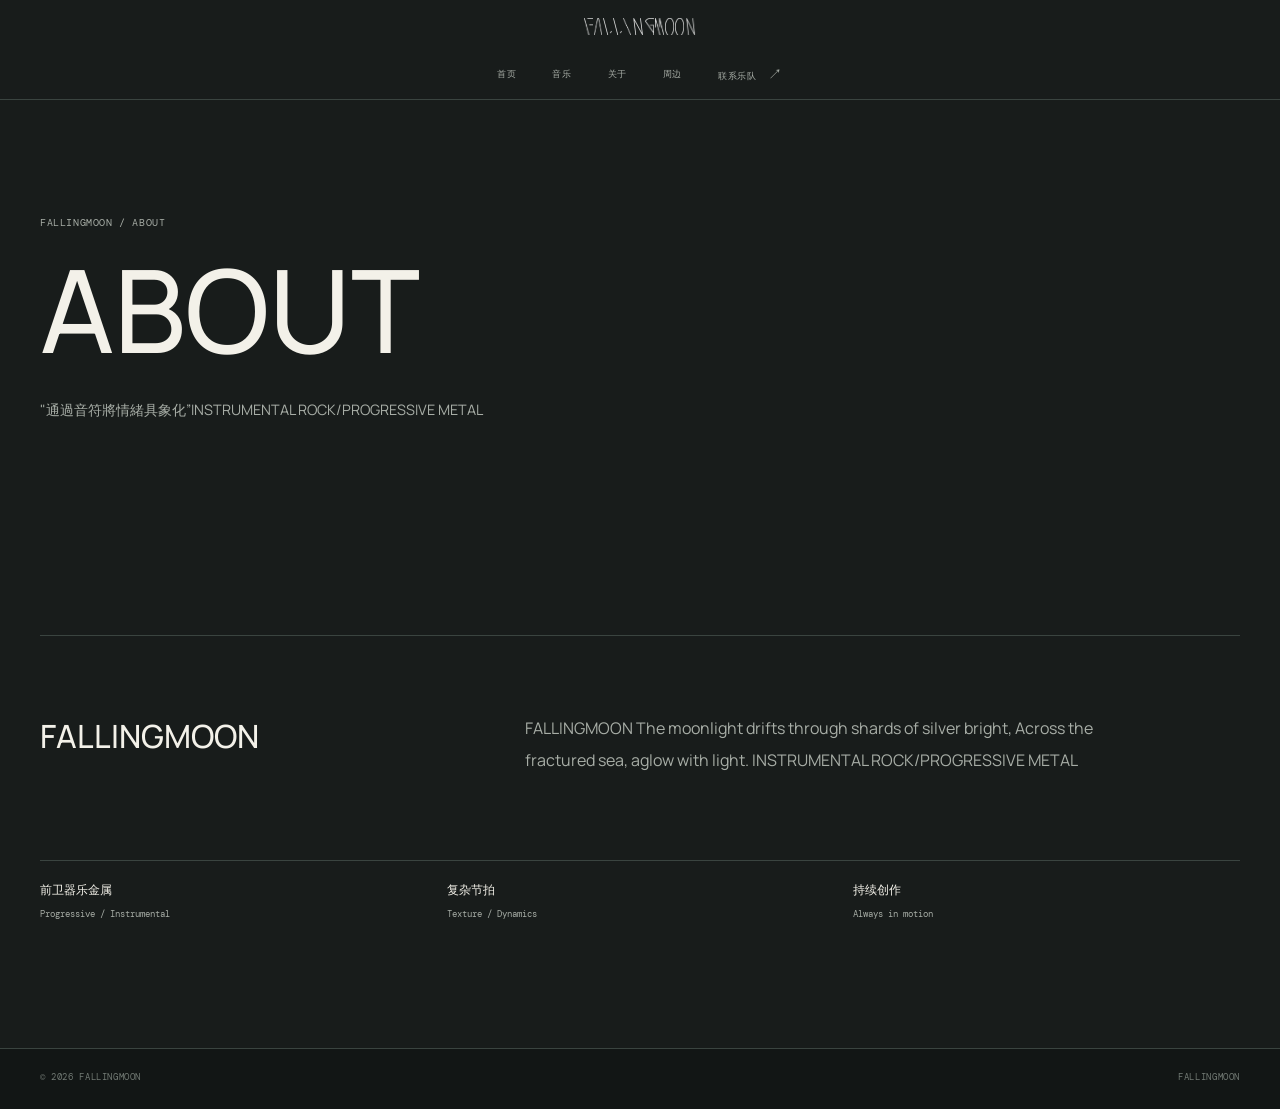
==== commit d1e96c3a: "Add files via upload" ====
--- a/about.html
+++ b/about.html
@@ -14,8 +14,10 @@
 <body class="subpage about-page">
   <header class="site-header" id="siteHeader">
     <nav class="site-nav shell" aria-label="主导航">
-      <a class="brand" href="index.html" aria-label="回到首页"><span class="brand__name brand__glyph-word" data-glyph-word="FALLINGMOON" aria-label="FALLINGMOON"></span></a>
-      <button class="menu-toggle" id="menuToggle" type="button" aria-label="打开导航" aria-expanded="false"><span></span><span></span></button>
+      <a class="brand" href="index.html" aria-label="回到首页"><span class="brand__name brand__glyph-word"
+          data-glyph-word="FALLINGMOON" aria-label="FALLINGMOON"></span></a>
+      <button class="menu-toggle" id="menuToggle" type="button" aria-label="打开导航"
+        aria-expanded="false"><span></span><span></span></button>
       <div class="nav-panel" id="navPanel">
         <a class="nav-link" href="index.html">首页</a>
         <a class="nav-link" href="music.html">音乐</a>
@@ -31,7 +33,8 @@
       <div class="shell">
         <p class="subpage-kicker">FALLINGMOON / ABOUT</p>
         <h1 class="subpage-title">ABOUT</h1>
-        <p class="subpage-copy">我们用乐器制造空间、重量和没有人声的叙事。</p>
+        <p class="subpage-copy">"通過音符將情緒具象化”INSTRUMENTAL
+          ROCK/PROGRESSIVE METAL</p>
       </div>
     </section>
 
@@ -39,7 +42,10 @@
       <div class="shell">
         <div class="about-page-grid">
           <h2>FALLINGMOON</h2>
-          <p>FALLINGMOON 是一支前卫器乐金属摇滚乐队。我们用复杂节拍、低频冲击和层层展开的音色，讲述不需要被翻译的故事。</p>
+          <p>FALLINGMOON The moonlight drifts through shards of
+            silver bright, Across the fractured sea, aglow
+            with light. INSTRUMENTAL ROCK/PROGRESSIVE
+            METAL</p>
         </div>
         <div class="about-page-facts">
           <div><strong>前卫器乐金属</strong><span>Progressive / Instrumental</span></div>
@@ -50,8 +56,10 @@
     </section>
   </main>
 
-  <footer class="site-footer"><div class="shell site-footer__inner"><span>© 2026 FALLINGMOON</span><span>FALLINGMOON</span></div></footer>
+  <footer class="site-footer">
+    <div class="shell site-footer__inner"><span>© 2026 FALLINGMOON</span><span>FALLINGMOON</span></div>
+  </footer>
   <script src="script.js"></script>
 </body>
 
-</html>
+</html>
